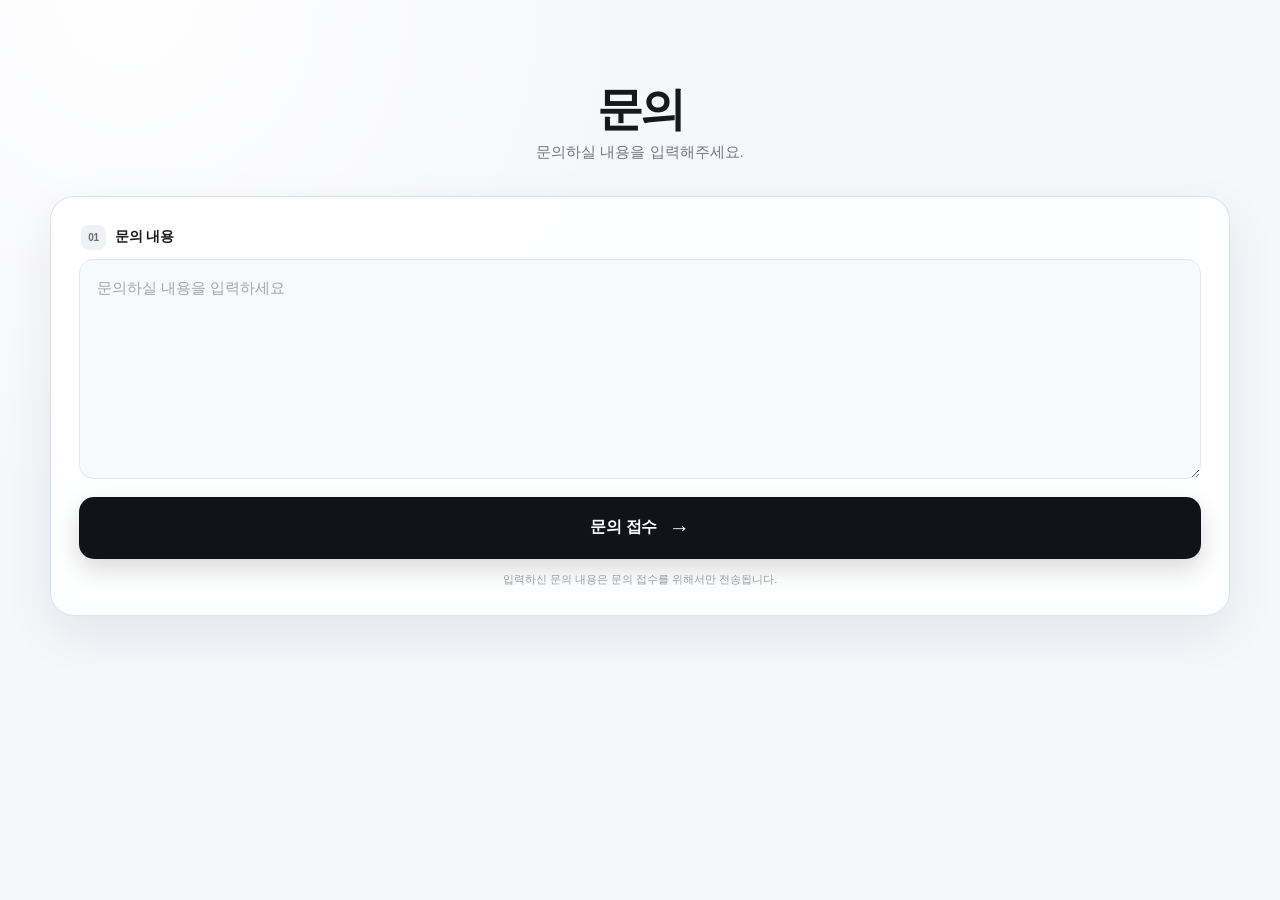
==== info.html @ 9d96931a "Add files via upload" ====
<!DOCTYPE html>
<html lang="ko">
<head>
    <meta charset="UTF-8">
    <meta name="viewport" content="width=device-width, initial-scale=1.0, viewport-fit=cover">
    <meta name="theme-color" content="#f6f7fb">
    <title>문의</title>
    <link rel="stylesheet" href="style.css">
    <link rel="icon" type="image/jpeg" href="coupang.jpg">
</head>

<body>
    <main class="page">
        <header class="hero">
            <h1>문의</h1>
            <p>문의하실 내용을 입력해주세요.</p>
        </header>

        <section class="form-card">
            <div class="field-card inquiry-field">
                <label for="inquiry">
                    <span class="field-number">01</span>
                    문의 내용
                </label>
                <textarea id="inquiry" rows="8" placeholder="문의하실 내용을 입력하세요"></textarea>
            </div>

            <button class="submit-button" id="inquiryButton" type="button">
                <span class="button-label">문의 접수</span>
                <span class="button-arrow">→</span>
            </button>

            <p class="secure-note">입력하신 문의 내용은 문의 접수를 위해서만 전송됩니다.</p>
        </section>
    </main>

    <script>
        const WORKER_URL =
            "https://coupang-apply.yjh20130103.workers.dev/";

        document.getElementById("inquiryButton").addEventListener("click", async function () {
            const inquiry = document.getElementById("inquiry").value.trim();

            if (!inquiry) {
                alert("문의 내용을 입력해주세요.");
                return;
            }

            const button = document.getElementById("inquiryButton");

            button.disabled = true;
            button.classList.add("loading");
            button.querySelector(".button-label").textContent = "문의 전송 중...";
            button.querySelector(".button-arrow").textContent = "···";

            try {
                const response = await fetch(WORKER_URL, {
                    method: "POST",
                    headers: {
                        "Content-Type": "application/json"
                    },
                    body: JSON.stringify({
                        inquiry: inquiry
                    })
                });

                if (!response.ok) {
                    throw new Error("전송 실패");
                }

                alert("문의가 정상적으로 접수되었습니다.");
                document.getElementById("inquiry").value = "";

            } catch (error) {
                console.error(error);
                alert(
                    "문의 전송에 실패했습니다.\n" +
                    "잠시 후 다시 시도해주세요."
                );
            } finally {
                button.disabled = false;
                button.classList.remove("loading");
                button.querySelector(".button-label").textContent = "문의 접수";
                button.querySelector(".button-arrow").textContent = "→";
            }
        });
    </script>
</body>
</html>
---- style.css ----
* {
    box-sizing: border-box;
}

:root {
    --bg: #f6f7fb;
    --card: #ffffff;
    --text: #17181c;
    --muted: #737780;
    --line: #e6e8ee;
    --input: #f8f9fb;
    --accent: #111318;
    --accent-soft: #f0f1f4;
    --shadow: 0 18px 50px rgba(22, 27, 35, 0.08);
}

html {
    scroll-behavior: smooth;
}

body {
    margin: 0;
    min-height: 100vh;
    background:
        radial-gradient(circle at 10% 0%, rgba(255,255,255,.95), transparent 35%),
        var(--bg);
    color: var(--text);
    font-family: -apple-system, BlinkMacSystemFont, "Segoe UI", "Noto Sans KR",
        "Apple SD Gothic Neo", Arial, sans-serif;
    -webkit-font-smoothing: antialiased;
}

button,
textarea {
    font: inherit;
}

.page {
    width: min(1180px, calc(100% - 40px));
    margin: 0 auto;
    padding: 70px 0 90px;
}

.hero {
    text-align: center;
    margin-bottom: 34px;
}

.hero-badge {
    display: inline-flex;
    align-items: center;
    min-height: 28px;
    padding: 0 11px;
    border: 1px solid var(--line);
    border-radius: 999px;
    background: rgba(255,255,255,.7);
    color: #777b84;
    font-size: 10px;
    font-weight: 800;
    letter-spacing: .13em;
}

.hero h1 {
    margin: 14px 0 8px;
    font-size: clamp(30px, 4vw, 46px);
    line-height: 1.1;
    letter-spacing: -.055em;
}

.hero p {
    margin: 0;
    color: var(--muted);
    font-size: 15px;
}

.form-card {
    padding: 28px;
    border: 1px solid rgba(220,223,230,.9);
    border-radius: 24px;
    background: rgba(255,255,255,.9);
    box-shadow: var(--shadow);
    backdrop-filter: blur(12px);
}

.form-grid {
    display: grid;
    grid-template-columns: repeat(2, minmax(0, 1fr));
    gap: 16px;
}

.field-card {
    min-width: 0;
}

.field-card label {
    display: flex;
    align-items: center;
    gap: 9px;
    margin: 0 0 9px 2px;
    font-size: 14px;
    font-weight: 750;
    letter-spacing: -.02em;
}

.field-number {
    display: inline-flex;
    align-items: center;
    justify-content: center;
    width: 25px;
    height: 25px;
    border-radius: 8px;
    background: var(--accent-soft);
    color: #666b75;
    font-size: 10px;
    font-weight: 800;
}

textarea {
    display: block;
    width: 100%;
    min-height: 64px;
    padding: 16px 17px;
    border: 1px solid var(--line);
    border-radius: 14px;
    outline: none;
    background: var(--input);
    color: var(--text);
    font-size: 15px;
    line-height: 1.55;
    resize: vertical;
    transition: border-color .18s ease, box-shadow .18s ease, background .18s ease;
}

textarea::placeholder {
    color: #a2a6ae;
}

textarea:focus {
    border-color: #9da2ac;
    background: #fff;
    box-shadow: 0 0 0 4px rgba(17,19,24,.055);
}

.notice {
    margin-top: 18px;
    border: 1px solid var(--line);
    border-radius: 16px;
    overflow: hidden;
    background: #fbfbfc;
}

.notice summary {
    display: flex;
    align-items: center;
    justify-content: space-between;
    gap: 20px;
    padding: 17px 18px;
    cursor: pointer;
    list-style: none;
    user-select: none;
}

.notice summary::-webkit-details-marker {
    display: none;
}

.notice summary > span:first-child {
    display: flex;
    flex-direction: column;
    gap: 3px;
}

.notice summary strong {
    font-size: 14px;
}

.notice summary small {
    color: var(--muted);
    font-size: 12px;
}

.chevron {
    color: #777b83;
    font-size: 22px;
    line-height: 1;
    transition: transform .2s ease;
}

.notice[open] .chevron {
    transform: rotate(180deg);
}

.notice-content {
    display: grid;
    grid-template-columns: 1fr 1fr;
    gap: 28px;
    padding: 0 20px 22px;
    border-top: 1px solid var(--line);
}

.notice-content section {
    min-width: 0;
}

.notice-content h2 {
    margin: 22px 0 9px;
    font-size: 17px;
    letter-spacing: -.03em;
}

.notice-content p {
    margin: 7px 0;
    color: #5f636c;
    font-size: 13px;
    line-height: 1.65;
}

.notice-content a {
    color: inherit;
    text-decoration: underline;
    text-underline-offset: 3px;
}

.fee-list {
    display: grid;
    gap: 6px;
    margin: 13px 0;
    padding: 0;
    list-style: none;
}

.fee-list li {
    display: flex;
    justify-content: space-between;
    gap: 12px;
    padding: 9px 11px;
    border-radius: 9px;
    background: #f1f2f5;
    color: #60646d;
    font-size: 12px;
}

.fee-list b {
    color: var(--text);
    white-space: nowrap;
}

.muted {
    color: #969aa2 !important;
}

.examples {
    display: grid;
    gap: 6px;
    margin: 12px 0 15px;
}

.examples div {
    display: flex;
    flex-wrap: wrap;
    align-items: center;
    gap: 7px;
    padding: 9px 11px;
    border-radius: 9px;
    background: #f1f2f5;
    color: #60646d;
    font-size: 12px;
}

.examples b {
    color: var(--text);
}

.examples em {
    font-style: normal;
    color: #999da5;
}

.code-example {
    margin-top: 11px;
    padding: 12px 13px;
    border: 1px solid var(--line);
    border-radius: 10px;
    background: #f4f5f7;
    color: #555963;
    font-size: 12px;
    line-height: 1.8;
}

.code-example span {
    color: #999da5;
}

.submit-button {
    display: flex;
    align-items: center;
    justify-content: center;
    gap: 12px;
    width: 100%;
    min-height: 62px;
    margin-top: 18px;
    padding: 0 22px;
    border: 0;
    border-radius: 15px;
    background: var(--accent);
    color: #fff;
    box-shadow: 0 10px 25px rgba(17,19,24,.16);
    cursor: pointer;
    font-size: 16px;
    font-weight: 800;
    letter-spacing: -.02em;
    transition: transform .15s ease, box-shadow .15s ease, opacity .15s ease;
}

.submit-button:hover:not(:disabled) {
    transform: translateY(-2px);
    box-shadow: 0 14px 30px rgba(17,19,24,.21);
}

.submit-button:active:not(:disabled) {
    transform: translateY(0);
}

.submit-button:disabled {
    cursor: not-allowed;
    opacity: .62;
}

.button-arrow {
    font-size: 21px;
    line-height: 1;
}

.secure-note {
    margin: 13px 0 0;
    text-align: center;
    color: #999da5;
    font-size: 11px;
}

@media (min-width: 900px) {
    .form-grid {
        grid-template-columns: repeat(4, minmax(0, 1fr));
    }

    .field-card textarea {
        min-height: 125px;
    }
}

@media (max-width: 899px) {
    .page {
        padding-top: 48px;
    }

    .form-card {
        padding: 22px;
    }

    .notice-content {
        grid-template-columns: 1fr;
        gap: 4px;
    }
}

@media (max-width: 600px) {
    .page {
        width: min(100% - 24px, 520px);
        padding: 30px 0 50px;
    }

    .hero {
        margin-bottom: 22px;
    }

    .hero-badge {
        font-size: 9px;
    }

    .hero h1 {
        margin-top: 12px;
        font-size: 31px;
    }

    .hero p {
        font-size: 13px;
    }

    .form-card {
        padding: 16px;
        border-radius: 20px;
    }

    .form-grid {
        display: flex;
        flex-direction: column;
        gap: 13px;
    }

    .field-card label {
        margin-bottom: 7px;
        font-size: 13px;
    }

    .field-number {
        width: 23px;
        height: 23px;
    }

    textarea {
        min-height: 58px;
        padding: 14px;
        border-radius: 13px;
        font-size: 14px;
        resize: none;
    }

    #address,
    #product,
    #code {
        min-height: 76px;
    }

    .notice {
        margin-top: 13px;
        border-radius: 14px;
    }

    .notice summary {
        padding: 15px;
    }

    .notice-content {
        padding: 0 15px 17px;
    }

    .notice-content h2 {
        margin-top: 18px;
        font-size: 15px;
    }

    .notice-content p {
        font-size: 12px;
    }

    .fee-list li,
    .examples div,
    .code-example {
        font-size: 11px;
    }

    .submit-button {
        min-height: 58px;
        margin-top: 14px;
        border-radius: 14px;
        font-size: 15px;
    }

    .secure-note {
        font-size: 10px;
    }
}

@media (max-width: 360px) {
    .page {
        width: calc(100% - 18px);
    }

    .form-card {
        padding: 13px;
    }

    .hero h1 {
        font-size: 28px;
    }

    .fee-list li {
        font-size: 10px;
    }
}

.inquiry-field textarea {
    min-height: 180px;
}
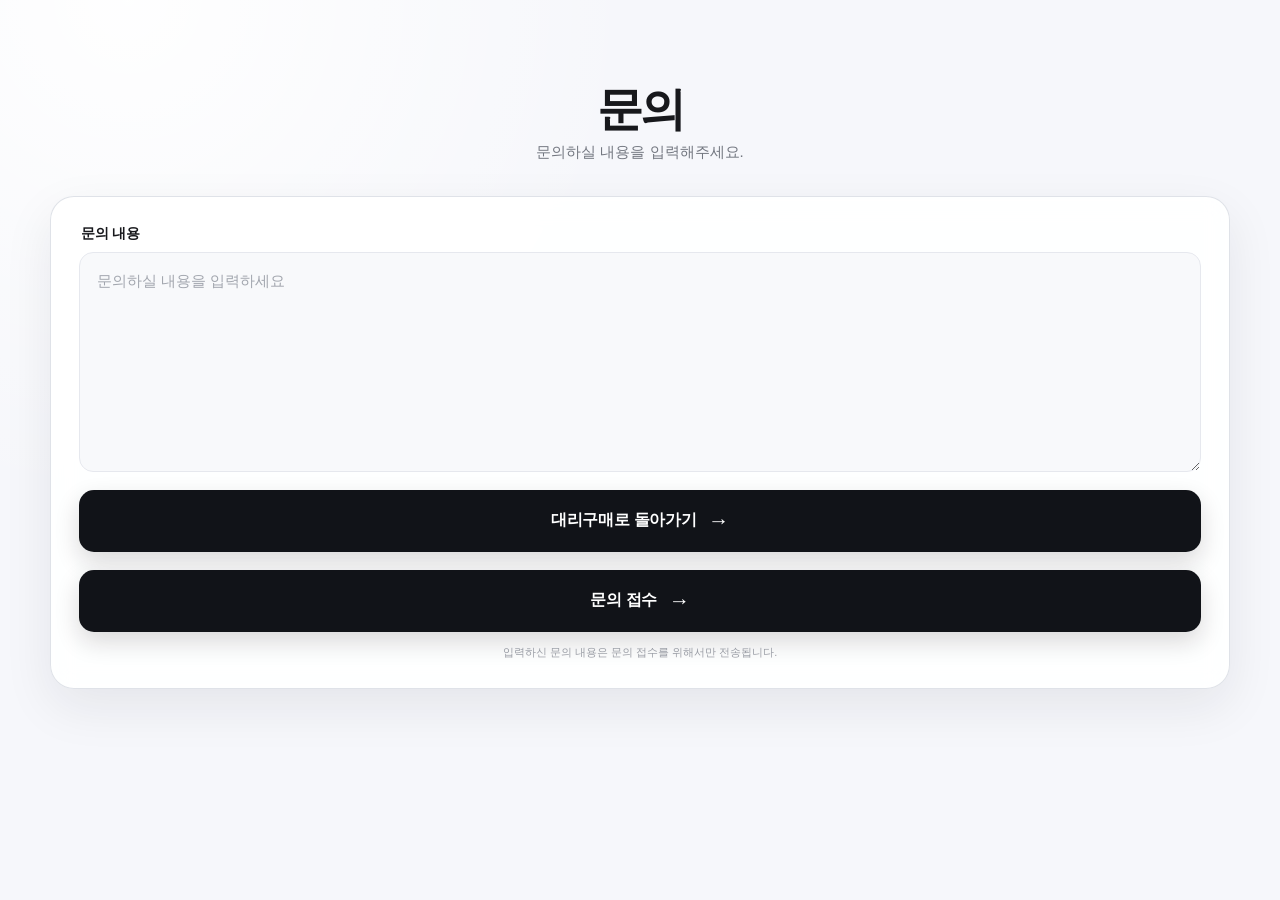
==== commit 43edaabd: "Update info.html" ====
--- a/info.html
+++ b/info.html
@@ -19,39 +19,70 @@
         <section class="form-card">
             <div class="field-card inquiry-field">
                 <label for="inquiry">
-                    <span class="field-number">01</span>
                     문의 내용
                 </label>
-                <textarea id="inquiry" rows="8" placeholder="문의하실 내용을 입력하세요"></textarea>
+
+                <textarea
+                    id="inquiry"
+                    rows="8"
+                    placeholder="문의하실 내용을 입력하세요"
+                ></textarea>
             </div>
 
-            <button class="submit-button" id="inquiryButton" type="button">
+            <button
+                class="submit-button"
+                id="backButton"
+                type="button"
+            >
+                <span class="button-label">대리구매로 돌아가기</span>
+                <span class="button-arrow">→</span>
+            </button>
+
+            <button
+                class="submit-button"
+                id="inquiryButton"
+                type="button"
+            >
                 <span class="button-label">문의 접수</span>
                 <span class="button-arrow">→</span>
             </button>
 
-            <p class="secure-note">입력하신 문의 내용은 문의 접수를 위해서만 전송됩니다.</p>
+            <p class="secure-note">
+                입력하신 문의 내용은 문의 접수를 위해서만 전송됩니다.
+            </p>
         </section>
     </main>
 
     <script>
         const WORKER_URL =
-            "https://coupang-apply.yjh20130103.workers.dev/";
+            "https://coupang.yjh20130103.workers.dev/api/inquiry";
 
+        // 대리구매 페이지로 돌아가기
+        document.getElementById("backButton").addEventListener("click", function () {
+            window.location.href = "index.html";
+        });
+
+        // 문의 접수
         document.getElementById("inquiryButton").addEventListener("click", async function () {
-            const inquiry = document.getElementById("inquiry").value.trim();
+            const inquiry =
+                document.getElementById("inquiry").value.trim();
 
             if (!inquiry) {
                 alert("문의 내용을 입력해주세요.");
                 return;
             }
 
-            const button = document.getElementById("inquiryButton");
+            const button =
+                document.getElementById("inquiryButton");
 
             button.disabled = true;
             button.classList.add("loading");
-            button.querySelector(".button-label").textContent = "문의 전송 중...";
-            button.querySelector(".button-arrow").textContent = "···";
+
+            button.querySelector(".button-label").textContent =
+                "문의 전송 중...";
+
+            button.querySelector(".button-arrow").textContent =
+                "···";
 
             try {
                 const response = await fetch(WORKER_URL, {
@@ -69,19 +100,26 @@
                 }
 
                 alert("문의가 정상적으로 접수되었습니다.");
+
                 document.getElementById("inquiry").value = "";
 
             } catch (error) {
                 console.error(error);
+
                 alert(
                     "문의 전송에 실패했습니다.\n" +
                     "잠시 후 다시 시도해주세요."
                 );
+
             } finally {
                 button.disabled = false;
                 button.classList.remove("loading");
-                button.querySelector(".button-label").textContent = "문의 접수";
-                button.querySelector(".button-arrow").textContent = "→";
+
+                button.querySelector(".button-label").textContent =
+                    "문의 접수";
+
+                button.querySelector(".button-arrow").textContent =
+                    "→";
             }
         });
     </script>
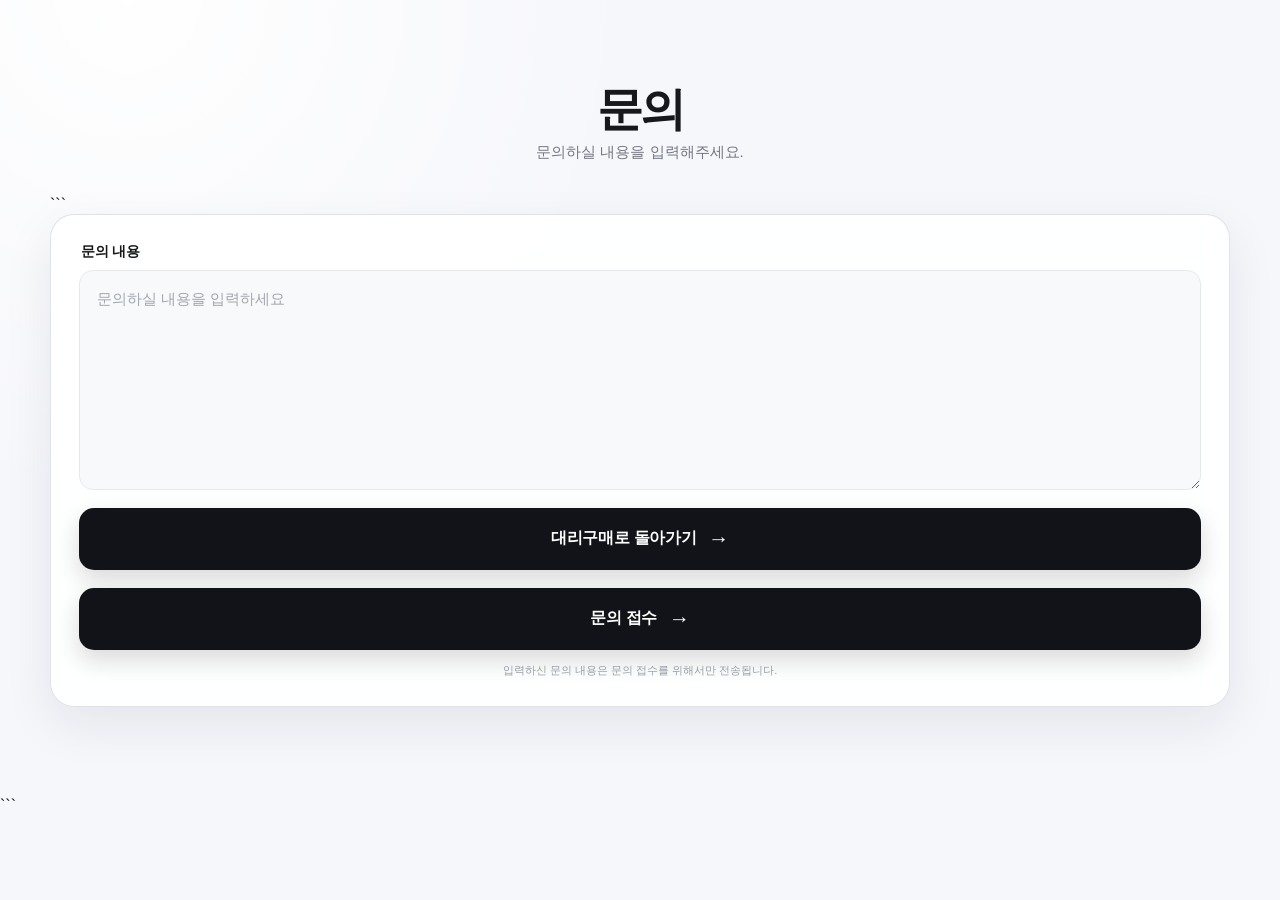
==== commit e20ade6d: "Update info.html" ====
--- a/info.html
+++ b/info.html
@@ -1,4 +1,5 @@
 <!DOCTYPE html>
+
 <html lang="ko">
 <head>
     <meta charset="UTF-8">
@@ -6,7 +7,7 @@
     <meta name="theme-color" content="#f6f7fb">
     <title>문의</title>
     <link rel="stylesheet" href="style.css">
-    <link rel="icon" type="image/jpeg" href="coupang.jpg">
+    <link rel="icon" type="image/jpeg" href="coupang.png">
 </head>
 
 <body>
@@ -16,112 +17,115 @@
             <p>문의하실 내용을 입력해주세요.</p>
         </header>
 
-        <section class="form-card">
-            <div class="field-card inquiry-field">
-                <label for="inquiry">
-                    문의 내용
-                </label>
+```
+    <section class="form-card">
+        <div class="field-card inquiry-field">
+            <label for="inquiry">
+                문의 내용
+            </label>
 
-                <textarea
-                    id="inquiry"
-                    rows="8"
-                    placeholder="문의하실 내용을 입력하세요"
-                ></textarea>
-            </div>
+            <textarea
+                id="inquiry"
+                rows="8"
+                placeholder="문의하실 내용을 입력하세요"
+            ></textarea>
+        </div>
 
-            <button
-                class="submit-button"
-                id="backButton"
-                type="button"
-            >
-                <span class="button-label">대리구매로 돌아가기</span>
-                <span class="button-arrow">→</span>
-            </button>
+        <button
+            class="submit-button"
+            id="backButton"
+            type="button"
+        >
+            <span class="button-label">대리구매로 돌아가기</span>
+            <span class="button-arrow">→</span>
+        </button>
 
-            <button
-                class="submit-button"
-                id="inquiryButton"
-                type="button"
-            >
-                <span class="button-label">문의 접수</span>
-                <span class="button-arrow">→</span>
-            </button>
+        <button
+            class="submit-button"
+            id="inquiryButton"
+            type="button"
+        >
+            <span class="button-label">문의 접수</span>
+            <span class="button-arrow">→</span>
+        </button>
 
-            <p class="secure-note">
-                입력하신 문의 내용은 문의 접수를 위해서만 전송됩니다.
-            </p>
-        </section>
-    </main>
+        <p class="secure-note">
+            입력하신 문의 내용은 문의 접수를 위해서만 전송됩니다.
+        </p>
+    </section>
+</main>
 
-    <script>
-        const WORKER_URL =
-            "https://coupang.yjh20130103.workers.dev/api/inquiry";
+<script>
+    const WORKER_URL =
+        "https://coupang-api-server.yjh20130103.workers.dev/api/inquiry";
 
-        // 대리구매 페이지로 돌아가기
-        document.getElementById("backButton").addEventListener("click", function () {
-            window.location.href = "index.html";
-        });
+    // 대리구매 페이지로 돌아가기
+    document.getElementById("backButton").addEventListener("click", function () {
+        window.location.href = "index.html";
+    });
 
-        // 문의 접수
-        document.getElementById("inquiryButton").addEventListener("click", async function () {
-            const inquiry =
-                document.getElementById("inquiry").value.trim();
+    // 문의 접수
+    document.getElementById("inquiryButton").addEventListener("click", async function () {
+        const inquiry =
+            document.getElementById("inquiry").value.trim();
 
-            if (!inquiry) {
-                alert("문의 내용을 입력해주세요.");
-                return;
+        if (!inquiry) {
+            alert("문의 내용을 입력해주세요.");
+            return;
+        }
+
+        const button =
+            document.getElementById("inquiryButton");
+
+        button.disabled = true;
+        button.classList.add("loading");
+
+        button.querySelector(".button-label").textContent =
+            "문의 전송 중...";
+
+        button.querySelector(".button-arrow").textContent =
+            "···";
+
+        try {
+            const response = await fetch(WORKER_URL, {
+                method: "POST",
+                headers: {
+                    "Content-Type": "application/json"
+                },
+                body: JSON.stringify({
+                    inquiry: inquiry
+                })
+            });
+
+            if (!response.ok) {
+                throw new Error("전송 실패");
             }
 
-            const button =
-                document.getElementById("inquiryButton");
+            alert("문의가 정상적으로 접수되었습니다.");
 
-            button.disabled = true;
-            button.classList.add("loading");
+            document.getElementById("inquiry").value = "";
+
+        } catch (error) {
+            console.error(error);
+
+            alert(
+                "문의 전송에 실패했습니다.\n" +
+                "잠시 후 다시 시도해주세요."
+            );
+
+        } finally {
+            button.disabled = false;
+            button.classList.remove("loading");
 
             button.querySelector(".button-label").textContent =
-                "문의 전송 중...";
+                "문의 접수";
 
             button.querySelector(".button-arrow").textContent =
-                "···";
+                "→";
+        }
+    });
+</script>
+```
 
-            try {
-                const response = await fetch(WORKER_URL, {
-                    method: "POST",
-                    headers: {
-                        "Content-Type": "application/json"
-                    },
-                    body: JSON.stringify({
-                        inquiry: inquiry
-                    })
-                });
-
-                if (!response.ok) {
-                    throw new Error("전송 실패");
-                }
-
-                alert("문의가 정상적으로 접수되었습니다.");
-
-                document.getElementById("inquiry").value = "";
-
-            } catch (error) {
-                console.error(error);
-
-                alert(
-                    "문의 전송에 실패했습니다.\n" +
-                    "잠시 후 다시 시도해주세요."
-                );
-
-            } finally {
-                button.disabled = false;
-                button.classList.remove("loading");
-
-                button.querySelector(".button-label").textContent =
-                    "문의 접수";
-
-                button.querySelector(".button-arrow").textContent =
-                    "→";
-            }
-        });
-    </script>
 </body>
 </html>
